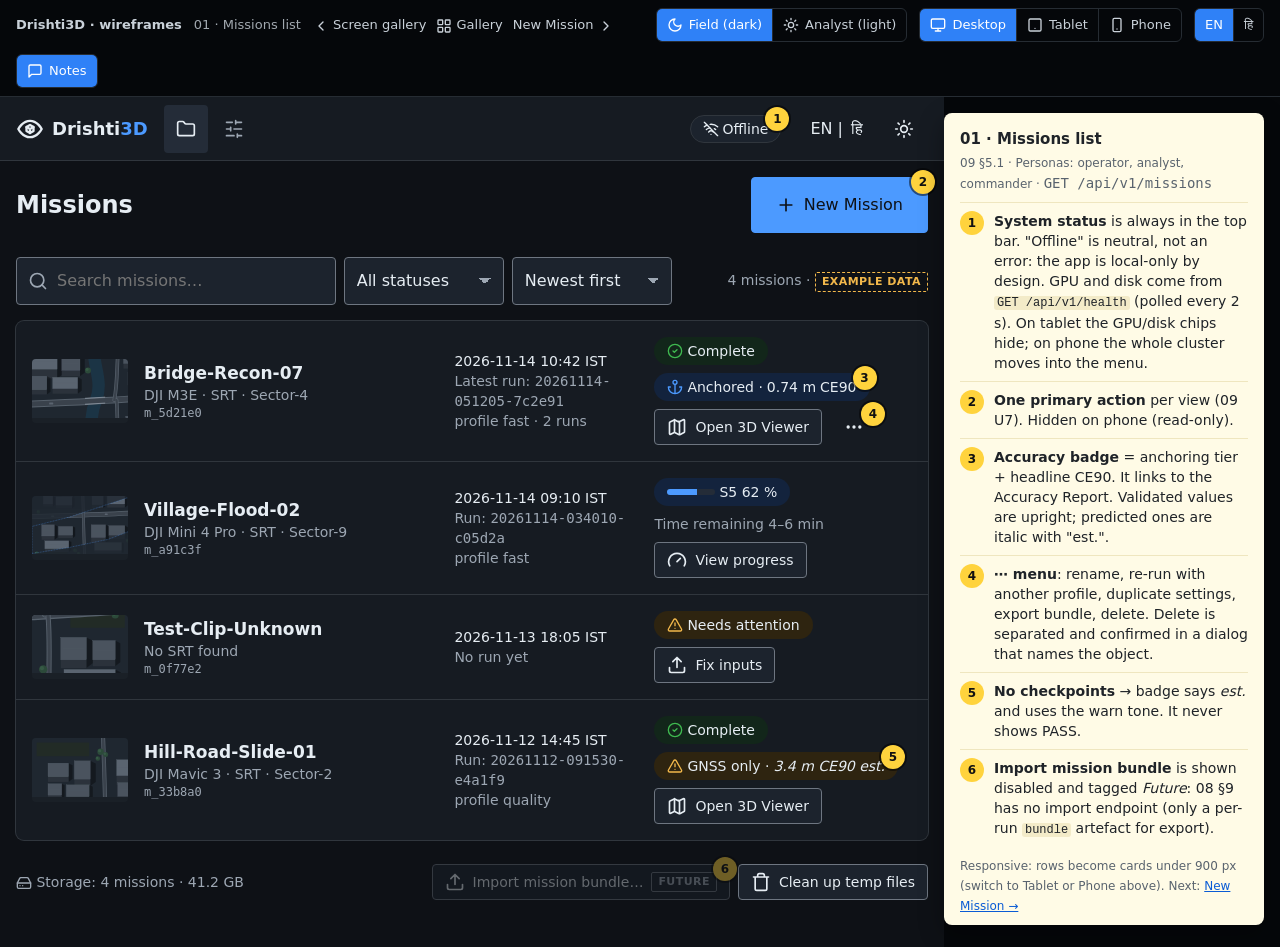
==== docs/wireframes/01-missions.html @ dfd51836 "Refactor code structure for improved readability and maintainability" ====
<!doctype html>
<html lang="en" data-theme="field" data-viewport="desktop">
<head>
<meta charset="utf-8">
<meta name="viewport" content="width=device-width, initial-scale=1">
<title>Missions · Drishti3D wireframe</title>
<link rel="stylesheet" href="assets/wireframe.css">
<script src="assets/wireframe.js"></script>
</head>
<body>
<div class="stage">
<div class="device">
<div class="app">
  <header class="topbar">
    <a class="brand" href="01-missions.html" aria-label="Drishti3D, Missions"><i data-icon="logo"></i><span class="wm">Drishti<b>3D</b></span></a>
    <nav class="gnav" aria-label="Global">
      <a href="01-missions.html" aria-current="page"><i data-icon="folder"></i><span data-i18n="nav.missions">Missions</span></a>
      <a href="09-settings.html"><i data-icon="sliders"></i><span data-i18n="nav.settings">Settings</span></a>
    </nav>
    <span class="spacer"></span>
    <div class="sys" data-anno="1">
      <span class="chip" title="Local-only. No internet is used or needed."><i data-icon="wifioff"></i><span data-i18n="system.offline">Offline</span></span>
      <span class="chip gpu"><i data-icon="cpu"></i>GPU 12 GB</span>
      <span class="chip disk"><i data-icon="disk"></i>Disk 612 GB</span>
    </div>
    <div class="tb-actions">
      <button type="button" class="btn btn-ghost lang-btn" data-action="lang" style="min-width:64px">EN | <span lang="hi">हि</span></button>
      <button type="button" class="btn btn-ghost btn-icon" data-action="theme" aria-label="Toggle theme"><svg class="ic" aria-hidden="true"><use href="#i-sun"/></svg></button>
    </div>
  </header>

  <div class="banner ro-banner" role="note"><i data-icon="eye"></i><span><strong data-i18n="system.readOnly">Read-only on phone</strong> · Browse missions, open the 3D view and reports. Create and process missions on the ground-station laptop or tablet.</span></div>

  <main class="content">
    <div class="content-narrow">
      <div class="page-head">
        <h1 data-i18n="nav.missions">Missions</h1>
        <a class="btn btn-primary lg rw-only" href="02-new-mission.html" data-anno="2"><i data-icon="plus"></i><span data-i18n="mission.new">New Mission</span></a>
      </div>

      <div class="row-wrap" style="margin-bottom:var(--sp-5)">
        <div class="input-wrap" style="flex:1 1 280px;max-width:420px"><i data-icon="search"></i><input class="input" type="search" placeholder="Search missions…" aria-label="Search missions"></div>
        <div class="field" style="flex:0 0 160px"><select class="select" aria-label="Filter by status"><option>All statuses</option><option>Complete</option><option>Processing</option><option>Needs attention</option><option>Failed</option></select></div>
        <div class="field" style="flex:0 0 160px"><select class="select" aria-label="Sort"><option>Newest first</option><option>Oldest first</option><option>Name A–Z</option><option>Best CE90</option></select></div>
        <span class="spacer"></span>
        <span class="muted sm">4 missions · <span class="tag example">example data</span></span>
      </div>

      <div class="mlist" role="list" aria-label="Missions">
        <!-- 1 complete, anchored -->
        <div class="mrow" role="listitem">
          <a class="thumb" href="05-viewer-3d.html" aria-label="Open Bridge-Recon-07 in 3D"><div class="map" data-map="thumb" data-view="380 120 420 260"></div></a>
          <div>
            <div class="m-name">Bridge-Recon-07</div>
            <div class="muted sm">DJI M3E · SRT · Sector-4</div>
            <div class="mono muted xs">m_5d21e0</div>
          </div>
          <div class="sm">
            <div class="num">2026-11-14 10:42 IST</div>
            <div class="muted">Latest run: <span class="mono">20261114-051205-7c2e91</span></div>
            <div class="muted">profile fast · 2 runs</div>
          </div>
          <div class="sm m-src">
            <div>4K · 9 m 48 s</div>
            <div class="muted">ref ortho + DSM</div>
          </div>
          <div class="m-actions">
            <div class="row-wrap">
              <span class="chip ok"><i data-icon="check"></i><span data-i18n="status.complete">Complete</span></span>
              <a class="chip accent acc-badge" href="07-accuracy-report.html" data-anno="3" title="Anchoring tier and headline CE90 · opens Accuracy Report"><i data-icon="anchor"></i>Anchored · <span class="num">0.74 m</span> CE90</a>
            </div>
            <div class="row rel">
              <a class="btn btn-sm" href="05-viewer-3d.html"><i data-icon="map"></i><span data-i18n="viewer.open">Open 3D Viewer</span></a>
              <button type="button" class="btn btn-ghost btn-icon btn-sm" data-menu aria-haspopup="menu" aria-expanded="false" aria-label="More actions for Bridge-Recon-07" data-anno="4"><i data-icon="more"></i></button>
              <div class="menu" role="menu">
                <a role="menuitem" href="02-new-mission.html"><i data-icon="refresh"></i>Re-run with another profile</a>
                <a role="menuitem" href="10-compare.html"><i data-icon="columns"></i>Compare runs</a>
                <a role="menuitem" href="#" data-toast="Settings copied. Paste them into a new mission.|ok"><i data-icon="copy"></i>Duplicate settings</a>
                <a role="menuitem" href="08-export.html"><i data-icon="download"></i>Export bundle…</a>
                <a role="menuitem" href="#" data-toast="Renaming is inline in the product; shown here as a toast.|info"><i data-icon="file"></i>Rename</a>
                <div class="sep"></div>
                <a role="menuitem" class="danger-item" href="#" data-open-dialog="dlg-delete"><i data-icon="trash"></i>Delete mission…</a>
              </div>
            </div>
          </div>
        </div>

        <!-- 2 processing -->
        <div class="mrow" role="listitem">
          <a class="thumb" href="04-processing.html" aria-label="View progress of Village-Flood-02"><div class="map" data-map="mosaic" data-view="0 200 600 360"></div></a>
          <div>
            <div class="m-name">Village-Flood-02</div>
            <div class="muted sm">DJI Mini 4 Pro · SRT · Sector-9</div>
            <div class="mono muted xs">m_a91c3f</div>
          </div>
          <div class="sm">
            <div class="num">2026-11-14 09:10 IST</div>
            <div class="muted">Run: <span class="mono">20261114-034010-c05d2a</span></div>
            <div class="muted">profile fast</div>
          </div>
          <div class="sm m-src">
            <div>1080p · 6 m 02 s</div>
            <div class="muted">GNSS only</div>
          </div>
          <div class="m-actions">
            <div class="row-wrap">
              <span class="chip running accent" title="S5 Dense Reconstruction &amp; Mesh, 62 %"><span class="bar"><i style="width:62%"></i></span><span class="num">S5 62 %</span></span>
              <span class="muted sm"><span data-i18n="run.eta">Time remaining</span> 4–6 min</span>
            </div>
            <a class="btn btn-sm" href="04-processing.html"><i data-icon="gauge"></i>View progress</a>
          </div>
        </div>

        <!-- 3 needs attention -->
        <div class="mrow" role="listitem">
          <a class="thumb" href="02-new-mission.html" aria-label="Fix inputs of Test-Clip-Unknown"><div class="map" data-map="thumb" data-view="700 300 300 180"></div></a>
          <div>
            <div class="m-name">Test-Clip-Unknown</div>
            <div class="muted sm">No SRT found</div>
            <div class="mono muted xs">m_0f77e2</div>
          </div>
          <div class="sm">
            <div class="num">2026-11-13 18:05 IST</div>
            <div class="muted">No run yet</div>
          </div>
          <div class="sm m-src">
            <div>4K · 3 m 12 s</div>
            <div class="muted">—</div>
          </div>
          <div class="m-actions">
            <span class="chip warn"><i data-icon="alert"></i><span data-i18n="status.attention">Needs attention</span></span>
            <a class="btn btn-sm rw-only" href="11-states.html#no-telemetry"><i data-icon="upload"></i>Fix inputs</a>
          </div>
        </div>

        <!-- 4 complete, GNSS only, estimated -->
        <div class="mrow" role="listitem">
          <a class="thumb" href="05-viewer-3d.html" aria-label="Open Hill-Road-Slide-01 in 3D"><div class="map" data-map="thumb" data-view="0 0 420 260"></div></a>
          <div>
            <div class="m-name">Hill-Road-Slide-01</div>
            <div class="muted sm">DJI Mavic 3 · SRT · Sector-2</div>
            <div class="mono muted xs">m_33b8a0</div>
          </div>
          <div class="sm">
            <div class="num">2026-11-12 14:45 IST</div>
            <div class="muted">Run: <span class="mono">20261112-091530-e4a1f9</span></div>
            <div class="muted">profile quality</div>
          </div>
          <div class="sm m-src">
            <div>4K · 7 m 30 s</div>
            <div class="muted">no checkpoints</div>
          </div>
          <div class="m-actions">
            <div class="row-wrap">
              <span class="chip ok"><i data-icon="check"></i>Complete</span>
              <a class="chip warn acc-badge est" href="11-states.html#no-checkpoints" title="Predicted from anchoring residuals; not validated with checkpoints" data-anno="5"><i data-icon="alert"></i>GNSS only · <span class="val num">3.4 m CE90 est.</span></a>
            </div>
            <a class="btn btn-sm" href="05-viewer-3d.html"><i data-icon="map"></i>Open 3D Viewer</a>
          </div>
        </div>
      </div>

      <div class="row-wrap" style="margin-top:var(--sp-7)">
        <span class="muted sm"><i data-icon="disk" class="ic-sm"></i> Storage: 4 missions · 41.2 GB</span>
        <span class="spacer"></span>
        <button type="button" class="btn btn-sm rw-only" aria-disabled="true" title="Future: no import endpoint in the API yet (08 §9)" data-anno="6"><i data-icon="upload"></i>Import mission bundle… <span class="tag future">future</span></button>
        <a class="btn btn-sm rw-only" href="11-states.html#disk-low"><i data-icon="trash"></i>Clean up temp files</a>
      </div>
    </div>
  </main>

  <dialog class="dlg" id="dlg-delete" aria-labelledby="dlg-delete-t">
    <div class="dlg-head"><h2 id="dlg-delete-t">Delete Bridge-Recon-07?</h2><button type="button" class="btn btn-ghost btn-icon" data-close aria-label="Close"><i data-icon="x"></i></button></div>
    <div class="dlg-body stack">
      <p>This permanently removes the mission, its <strong>2 runs</strong> and all their files (38.6 GB) from this machine. Exports already copied elsewhere are not affected.</p>
      <p class="muted sm">API: <span class="mono">DELETE /api/v1/runs/{run_id}?confirm=true</span> for each run. A running job must be cancelled first (409).</p>
    </div>
    <div class="dlg-foot"><button type="button" class="btn btn-danger" data-close data-toast="Bridge-Recon-07 deleted (prototype: nothing was removed).|warn"><i data-icon="trash"></i>Delete mission</button><span class="spacer"></span><button type="button" class="btn" data-close data-i18n="common.cancel">Cancel</button></div>
  </dialog>
</div>
</div>

<aside class="anno-panel" aria-label="Annotations">
  <h2>01 · Missions list</h2>
  <div class="anno-sub">09 §5.1 · Personas: operator, analyst, commander · <span class="mono">GET /api/v1/missions</span></div>
  <ol>
    <li><strong>System status</strong> is always in the top bar. "Offline" is neutral, not an error: the app is local-only by design. GPU and disk come from <code>GET /api/v1/health</code> (polled every 2 s). On tablet the GPU/disk chips hide; on phone the whole cluster moves into the menu.</li>
    <li><strong>One primary action</strong> per view (09 U7). Hidden on phone (read-only).</li>
    <li><strong>Accuracy badge</strong> = anchoring tier + headline CE90. It links to the Accuracy Report. Validated values are upright; predicted ones are italic with "est.".</li>
    <li><strong>⋯ menu</strong>: rename, re-run with another profile, duplicate settings, export bundle, delete. Delete is separated and confirmed in a dialog that names the object.</li>
    <li><strong>No checkpoints</strong> → badge says <em>est.</em> and uses the warn tone. It never shows PASS.</li>
    <li><strong>Import mission bundle</strong> is shown disabled and tagged <em>Future</em>: 08 §9 has no import endpoint (only a per-run <code>bundle</code> artefact for export).</li>
  </ol>
  <p class="anno-sub" style="margin-top:8px">Responsive: rows become cards under 900 px (switch to Tablet or Phone above). Next: <a href="02-new-mission.html">New Mission →</a></p>
</aside>
</div>
</body>
</html>
---- docs/wireframes/assets/wireframe.css ----
/* Drishti3D · clickable wireframe prototype
   Tokens mirror docs/18-design-system.md §5. No external resources. */

/* ---------- tokens ---------- */
:root {
  --font-sans: "Noto Sans", "Inter", system-ui, -apple-system, "Segoe UI", Roboto, Arial, sans-serif;
  --font-deva: "Noto Sans Devanagari", "Nirmala UI", "Mangal", "Kohinoor Devanagari", sans-serif;
  --font-mono: "Noto Sans Mono", ui-monospace, "Cascadia Mono", Consolas, "DejaVu Sans Mono", monospace;
  --fs-display: 2rem; --lh-display: 2.5rem;
  --fs-h1: 1.5rem; --lh-h1: 2rem;
  --fs-h2: 1.25rem; --lh-h2: 1.75rem;
  --fs-h3: 1rem; --lh-h3: 1.5rem;
  --fs-body: 1rem; --lh-body: 1.5rem;
  --fs-sm: .875rem; --lh-sm: 1.25rem;
  --fs-xs: .75rem; --lh-xs: 1rem;
  --fs-num-lg: 1.75rem; --lh-num-lg: 2rem;
  --sp-1: 2px; --sp-2: 4px; --sp-3: 8px; --sp-4: 12px; --sp-5: 16px;
  --sp-6: 20px; --sp-7: 24px; --sp-8: 32px; --sp-9: 40px; --sp-10: 48px; --sp-11: 64px;
  --r-xs: 2px; --r-sm: 4px; --r-md: 8px; --r-lg: 12px; --r-pill: 999px;
  --dur-fast: 100ms; --dur-base: 200ms; --dur-slow: 300ms;
  --ease-standard: cubic-bezier(.2, 0, 0, 1);
  --topbar-h: 56px; --tabs-h: 48px; --statusbar-h: 48px;
  --panel-left-w: 280px; --panel-right-w: 320px;
  --conf-high: #0072B2; --conf-low: #E69F00; --conf-inf: #CC79A7; --conf-nodata: #999999;
  --conf-inf-tint: rgba(204, 121, 167, .30);
  --cls-ground: #A6761D; --cls-building: #D95F02; --cls-road: #666666; --cls-vegetation: #1B9E77;
  --cls-vehicle: #E7298A; --cls-water: #56B4E9; --cls-other: #E6AB02;
  --hatch-inf: repeating-linear-gradient(45deg, var(--conf-inf) 0 3px, var(--conf-inf-tint) 3px 8px);
  --hatch-veh: repeating-linear-gradient(45deg, var(--cls-vehicle) 0 3px, rgba(231, 41, 138, .3) 3px 8px);
}
:root, [data-theme="field"] {
  color-scheme: dark;
  --bg: #0E1116; --surface: #161B22; --surface-2: #1C232D; --surface-3: #242C38;
  --scrim: rgba(1, 4, 9, .72);
  --text: #E6EDF3; --text-muted: #9DA7B3; --text-on-accent: #0E1116;
  --border: #30363D; --border-strong: #6E7681;
  --accent: #4C9AFF; --accent-hover: #6CB0FF; --accent-subtle: #13233D;
  --ok: #3FB950; --ok-subtle: #12261A;
  --warn: #F2B84B; --warn-subtle: #2E2410;
  --danger: #FF6B6B; --danger-subtle: #331818;
  --info: #79C0FF; --info-subtle: #132435;
  --conf-high-ink: #3D9BE0; --conf-low-ink: #E69F00; --conf-inf-ink: #CC79A7;
  --map-bg: #1A2027; --map-line: #56606B;
  --map-field: #1F2730; --map-field-2: #222B26; --map-road: #3A424C; --map-road-edge: #56606B;
  --map-water: #1B3445; --map-roof: #4A535E; --map-roof-2: #5A6470; --map-wall: #2B323B;
  --map-tree: #2C4A3A; --map-tree-2: #365A45; --map-shadow: rgba(0, 0, 0, .35);
  --chart-grid: #30363D; --chart-axis: #6E7681;
  --series-gnss: #9DA7B3; --series-anchored: var(--accent); --series-rtk: #3FB950;
  --elev-1: 0 0 0 1px var(--border);
  --elev-2: 0 0 0 1px var(--border), 0 8px 24px rgba(0, 0, 0, .45);
  --elev-3: 0 0 0 1px var(--border), 0 16px 48px rgba(0, 0, 0, .6);
  --target: 48px; --target-primary: 56px;
  --proto-bg: #05070A; --proto-text: #C9D1D9; --proto-border: #262C33;
  --anno: #FFD33D; --anno-text: #111;
}
[data-theme="analyst"] {
  color-scheme: light;
  --bg: #F7F8FA; --surface: #FFFFFF; --surface-2: #F0F2F5; --surface-3: #E7EBF0;
  --scrim: rgba(31, 35, 40, .45);
  --text: #1F2328; --text-muted: #59636E; --text-on-accent: #FFFFFF;
  --border: #D0D7DE; --border-strong: #818B98;
  --accent: #0B5CD5; --accent-hover: #0A4FB8; --accent-subtle: #E6EFFC;
  --ok: #1A7F37; --ok-subtle: #E6F4EA;
  --warn: #8A5A00; --warn-subtle: #FFF4D6;
  --danger: #CF222E; --danger-subtle: #FDE8E9;
  --info: #0969DA; --info-subtle: #E5F0FC;
  --conf-high-ink: #0072B2; --conf-low-ink: #8F5B00; --conf-inf-ink: #A3457A;
  --map-bg: #E9ECEF; --map-line: #9AA3AD;
  --map-field: #DDE2E6; --map-field-2: #D5DDD3; --map-road: #FFFFFF; --map-road-edge: #AEB6BF;
  --map-water: #C6DCEB; --map-roof: #B7BEC6; --map-roof-2: #C8CED5; --map-wall: #8E969F;
  --map-tree: #A9C3AE; --map-tree-2: #97B79D; --map-shadow: rgba(31, 35, 40, .18);
  --chart-grid: #E1E5EA; --chart-axis: #818B98;
  --series-gnss: #6E7781; --series-anchored: var(--accent); --series-rtk: #1A7F37;
  --elev-1: 0 1px 2px rgba(31, 35, 40, .08), 0 0 0 1px var(--border);
  --elev-2: 0 4px 12px rgba(31, 35, 40, .12), 0 0 0 1px var(--border);
  --elev-3: 0 12px 32px rgba(31, 35, 40, .18), 0 0 0 1px var(--border);
  --target: 44px; --target-primary: 48px;
  --proto-bg: #1F2328; --proto-text: #E6EDF3; --proto-border: #3A4048;
}
@media (prefers-reduced-motion: reduce) {
  :root { --dur-fast: 0ms; --dur-base: 0ms; --dur-slow: 0ms; }
}

/* ---------- base ---------- */
*, *::before, *::after { box-sizing: border-box; }
html, body { margin: 0; }
body {
  font-family: var(--font-sans); font-size: var(--fs-body); line-height: var(--lh-body);
  color: var(--text); background: var(--proto-bg);
  -webkit-font-smoothing: antialiased; min-height: 100vh;
}
[lang="hi"], html[data-lang="hi"] .app { font-family: var(--font-deva), var(--font-sans); }
html[data-lang="hi"] .app { line-height: 1.6; }
h1, h2, h3, h4, p { margin: 0; }
h1 { font-size: var(--fs-h1); line-height: var(--lh-h1); font-weight: 600; }
h2 { font-size: var(--fs-h2); line-height: var(--lh-h2); font-weight: 600; }
h3 { font-size: var(--fs-h3); line-height: var(--lh-h3); font-weight: 600; }
a { color: var(--accent); }
a:hover { color: var(--accent-hover); }
:focus-visible { outline: 3px solid var(--accent); outline-offset: 2px; border-radius: var(--r-sm); }
.mono { font-family: var(--font-mono); font-size: var(--fs-sm); }
.num { font-variant-numeric: tabular-nums; }
.muted { color: var(--text-muted); }
.sm { font-size: var(--fs-sm); line-height: var(--lh-sm); }
.xs { font-size: var(--fs-xs); line-height: var(--lh-xs); }
.overline { font-size: var(--fs-xs); line-height: var(--lh-xs); font-weight: 600; letter-spacing: .06em; text-transform: uppercase; color: var(--text-muted); }
html[data-lang="hi"] .overline { text-transform: none; letter-spacing: 0; font-size: var(--fs-sm); }
.sr-only { position: absolute; width: 1px; height: 1px; overflow: hidden; clip: rect(0 0 0 0); white-space: nowrap; }
.ic { width: 20px; height: 20px; flex: none; fill: none; stroke: currentColor; stroke-width: 2; stroke-linecap: round; stroke-linejoin: round; vertical-align: middle; }
.ic-lg { width: 24px; height: 24px; }
.ic-sm { width: 16px; height: 16px; }
.row { display: flex; align-items: center; gap: var(--sp-3); }
.row-wrap { display: flex; flex-wrap: wrap; align-items: center; gap: var(--sp-3); }
.spacer { flex: 1; }
.stack > * + * { margin-top: var(--sp-4); }
.stack-lg > * + * { margin-top: var(--sp-7); }
hr.div { border: 0; border-top: 1px solid var(--border); margin: var(--sp-5) 0; }

/* ---------- prototype chrome (not part of the product) ---------- */
.protobar {
  position: sticky; top: 0; z-index: 50; display: flex; align-items: center; gap: 12px; flex-wrap: wrap;
  padding: 8px 16px; background: var(--proto-bg); color: var(--proto-text);
  border-bottom: 1px solid var(--proto-border); font-size: 13px; line-height: 18px;
}
.protobar a { color: var(--proto-text); text-decoration: none; }
.protobar a:hover { text-decoration: underline; }
.protobar .pb-title { font-weight: 600; white-space: nowrap; }
.protobar .pb-screen { opacity: .8; }
.protobar .seg { display: inline-flex; border: 1px solid var(--proto-border); border-radius: 6px; overflow: hidden; }
.protobar .seg button {
  font: inherit; color: var(--proto-text); background: transparent; border: 0; padding: 6px 10px; min-height: 32px; cursor: pointer;
  display: inline-flex; align-items: center; gap: 6px;
}
.protobar .seg button + button { border-left: 1px solid var(--proto-border); }
.protobar .seg button[aria-pressed="true"] { background: #2F81F7; color: #fff; }
.protobar .pb-nav { display: inline-flex; gap: 10px; align-items: center; }
.protobar .ic { width: 16px; height: 16px; }

.stage { display: flex; gap: 24px; align-items: flex-start; justify-content: center; padding: 24px; }
html[data-viewport="desktop"] .stage { padding: 0; gap: 0; }
.device {
  container-type: inline-size; container-name: dev;
  background: var(--bg); position: relative; flex: none; overflow: hidden;
}
html[data-viewport="desktop"] .device { width: 100%; flex: 1; min-width: 0; }
html[data-viewport="tablet"] .device { width: 1024px; height: 768px; border-radius: 24px; box-shadow: 0 0 0 12px #2A2F36, 0 0 0 13px #444C56, 0 30px 60px rgba(0,0,0,.5); }
html[data-viewport="phone"] .device { width: 390px; height: 844px; border-radius: 40px; box-shadow: 0 0 0 10px #2A2F36, 0 0 0 11px #444C56, 0 30px 60px rgba(0,0,0,.5); }
html[data-viewport="tablet"] .device .app, html[data-viewport="phone"] .device .app { height: 100%; }
html[data-viewport="desktop"] .app { min-height: calc(100vh - 50px); }

/* annotations */
.anno-panel {
  width: 320px; flex: none; background: #FFFBE6; color: #1F2328; border-radius: 8px; padding: 16px 16px 8px;
  font-size: 14px; line-height: 20px; box-shadow: 0 8px 24px rgba(0,0,0,.35); position: sticky; top: 64px;
  max-height: calc(100vh - 88px); overflow: auto;
}
html[data-viewport="desktop"] .anno-panel { margin: 16px 16px 16px 0; }
.anno-panel h2 { font-size: 15px; line-height: 20px; margin-bottom: 4px; }
.anno-panel .anno-sub { color: #59636E; font-size: 12px; margin-bottom: 8px; }
.anno-panel ol { list-style: none; margin: 0; padding: 0; counter-reset: a; }
.anno-panel li { counter-increment: a; position: relative; padding: 8px 0 8px 34px; border-top: 1px solid #EFE6BF; }
.anno-panel li::before {
  content: counter(a); position: absolute; left: 0; top: 8px; width: 24px; height: 24px; border-radius: 50%;
  background: var(--anno); color: var(--anno-text); font-weight: 700; font-size: 12px; display: grid; place-items: center;
}
.anno-panel li.hl { background: #FFF1A8; }
.anno-panel code { font-size: 12px; background: #F3EBC8; padding: 0 3px; border-radius: 3px; }
.anno-panel a { color: #0B5CD5; }
.anno-pin {
  position: absolute; z-index: 20; width: 24px; height: 24px; border-radius: 50%; background: var(--anno); color: var(--anno-text);
  font: 700 12px/24px var(--font-sans); text-align: center; box-shadow: 0 0 0 2px rgba(0,0,0,.5); cursor: pointer; border: 0; padding: 0;
  top: -8px; right: -8px;
}
[data-anno] { position: relative; }
html[data-anno="off"] .anno-pin, html[data-anno="off"] .anno-panel { display: none; }
@media (max-width: 1100px) { .stage { flex-wrap: wrap; } .anno-panel { width: 100%; position: static; max-height: none; } html[data-viewport="desktop"] .anno-panel { margin: 16px; } }

/* ---------- app shell ---------- */
.app { display: flex; flex-direction: column; background: var(--bg); color: var(--text); overflow: hidden; }
.topbar {
  height: var(--topbar-h); flex: none; display: flex; align-items: center; gap: var(--sp-5);
  padding: 0 var(--sp-5); background: var(--surface); border-bottom: 1px solid var(--border);
}
.brand { display: inline-flex; align-items: center; gap: var(--sp-3); color: var(--text); text-decoration: none; font-weight: 600; font-size: 18px; white-space: nowrap; min-height: var(--target); }
.brand .ic { width: 28px; height: 28px; }
.brand b { color: var(--accent); font-weight: 700; }
.brand:hover { color: var(--text); }
.crumb { display: inline-flex; align-items: center; gap: var(--sp-2); color: var(--text-muted); white-space: nowrap; min-width: 0; }
.crumb a { color: var(--text-muted); text-decoration: none; }
.crumb a:hover { color: var(--text); }
.crumb strong { color: var(--text); font-weight: 600; overflow: hidden; text-overflow: ellipsis; }
.gnav { display: flex; gap: var(--sp-2); }
.gnav a {
  display: inline-flex; align-items: center; gap: var(--sp-3); padding: 0 var(--sp-4); min-height: var(--target);
  color: var(--text-muted); text-decoration: none; border-radius: var(--r-sm); font-weight: 500;
}
.gnav a:hover { color: var(--text); background: var(--surface-2); }
.gnav a[aria-current="page"] { color: var(--text); background: var(--surface-3); }
.sys { display: flex; gap: var(--sp-3); align-items: center; }
.tb-actions { display: flex; gap: var(--sp-2); align-items: center; }

.mtabs {
  height: var(--tabs-h); flex: none; display: flex; align-items: stretch; gap: var(--sp-2); padding: 0 var(--sp-5);
  background: var(--surface); border-bottom: 1px solid var(--border); overflow-x: auto; scrollbar-width: none;
}
.mtabs a, .tabs [role="tab"] {
  display: inline-flex; align-items: center; gap: var(--sp-3); padding: 0 var(--sp-5); min-height: var(--tabs-h);
  color: var(--text-muted); text-decoration: none; border-bottom: 3px solid transparent; white-space: nowrap; font-weight: 500;
}
.mtabs a:hover { color: var(--text); }
.mtabs a[aria-current="page"] { color: var(--text); border-bottom-color: var(--accent); }
.mtabs a[aria-disabled="true"] { opacity: .45; pointer-events: none; }
.mtabs .run-pill { margin-left: auto; align-self: center; }

.content { flex: 1; overflow: auto; padding: var(--sp-7); }
.content-narrow { max-width: 1440px; margin: 0 auto; }
.page-head { display: flex; align-items: center; gap: var(--sp-5); flex-wrap: wrap; margin-bottom: var(--sp-7); }
.page-head h1 { margin-right: auto; }

.banner {
  display: flex; align-items: center; gap: var(--sp-4); padding: var(--sp-4) var(--sp-5); border-left: 4px solid var(--info);
  background: var(--info-subtle); color: var(--text); font-size: var(--fs-sm);
}
.banner .ic { color: var(--info); }
.banner.warn { border-color: var(--warn); background: var(--warn-subtle); } .banner.warn .ic { color: var(--warn); }
.banner.danger { border-color: var(--danger); background: var(--danger-subtle); } .banner.danger .ic { color: var(--danger); }
.banner.ok { border-color: var(--ok); background: var(--ok-subtle); } .banner.ok .ic { color: var(--ok); }
.banner.card { border-radius: var(--r-md); }
.ro-banner { display: none; }

/* ---------- cards / panels ---------- */
.card { background: var(--surface); border-radius: var(--r-md); box-shadow: var(--elev-1); padding: var(--sp-6); min-width: 0; }
.card.tight { padding: var(--sp-5); }
.card-head { display: flex; align-items: center; gap: var(--sp-3); margin-bottom: var(--sp-5); flex-wrap: wrap; }
.card-head h2, .card-head h3 { margin-right: auto; }
.card-head .overline { margin-right: auto; }
.grid { display: grid; gap: var(--sp-7); }
.g-2 { grid-template-columns: repeat(2, minmax(0, 1fr)); }
.g-3 { grid-template-columns: repeat(3, minmax(0, 1fr)); }
.g-4 { grid-template-columns: repeat(4, minmax(0, 1fr)); }
.g-side { grid-template-columns: minmax(0, 5fr) minmax(0, 7fr); }
.g-main-side { grid-template-columns: minmax(0, 7fr) minmax(0, 5fr); }

/* ---------- buttons ---------- */
.btn {
  display: inline-flex; align-items: center; justify-content: center; gap: var(--sp-3);
  min-height: var(--target); min-width: 96px; padding: 0 var(--sp-6); border-radius: var(--r-sm);
  font: 600 var(--fs-body)/1.2 inherit; font-family: inherit; text-decoration: none; cursor: pointer;
  background: var(--surface-2); color: var(--text); border: 1px solid var(--border-strong);
  transition: background var(--dur-fast) var(--ease-standard);
}
.btn:hover { background: var(--surface-3); color: var(--text); }
.btn:active { transform: translateY(1px); }
.btn-primary { background: var(--accent); color: var(--text-on-accent); border-color: var(--accent); }
.btn-primary:hover { background: var(--accent-hover); color: var(--text-on-accent); }
.btn-primary.lg { min-height: var(--target-primary); padding: 0 var(--sp-7); }
.btn-ghost { background: transparent; border-color: transparent; color: var(--text); min-width: 0; padding: 0 var(--sp-4); }
.btn-ghost:hover { background: var(--surface-2); }
.btn-link { background: none; border: 0; color: var(--accent); min-width: 0; padding: 0 var(--sp-2); text-decoration: underline; }
.btn-link:hover { background: none; color: var(--accent-hover); }
.btn-danger { background: var(--danger); color: var(--text-on-accent); border-color: var(--danger); }
.btn-danger:hover { background: var(--danger); filter: brightness(1.08); color: var(--text-on-accent); }
.btn-danger-ghost { background: transparent; border-color: transparent; color: var(--danger); min-width: 0; }
.btn-icon { min-width: var(--target); width: var(--target); padding: 0; }
.btn-sm { min-height: 36px; min-width: 0; padding: 0 var(--sp-4); font-size: var(--fs-sm); }
.btn[aria-disabled="true"], .btn:disabled { opacity: .4; cursor: not-allowed; pointer-events: none; }
.btn-group { display: inline-flex; }
.btn-group .btn { border-radius: 0; min-width: 0; }
.btn-group .btn:first-child { border-radius: var(--r-sm) 0 0 var(--r-sm); }
.btn-group .btn:last-child { border-radius: 0 var(--r-sm) var(--r-sm) 0; }
.btn-group .btn + .btn { margin-left: -1px; }
.btn-group .btn[aria-pressed="true"] { background: var(--accent-subtle); border-color: var(--accent); color: var(--text); z-index: 1; }
.kbd { font: 600 11px/1 var(--font-mono); padding: 3px 5px; border: 1px solid var(--border-strong); border-radius: 4px; color: var(--text-muted); }

/* ---------- chips / badges ---------- */
.chip {
  display: inline-flex; align-items: center; gap: var(--sp-2); padding: 2px var(--sp-4); min-height: 28px; border-radius: var(--r-pill);
  font-size: var(--fs-sm); line-height: var(--lh-sm); font-weight: 500; background: var(--surface-2); color: var(--text);
  border: 1px solid var(--border); white-space: nowrap;
}
.chip .ic { width: 16px; height: 16px; }
.chip .dot { width: 8px; height: 8px; border-radius: 50%; background: var(--text-muted); }
.chip.ok { background: var(--ok-subtle); border-color: transparent; } .chip.ok .ic, .chip.ok .dot { color: var(--ok); background-color: transparent; } .chip.ok .dot { background: var(--ok); }
.chip.warn { background: var(--warn-subtle); border-color: transparent; } .chip.warn .ic { color: var(--warn); } .chip.warn .dot { background: var(--warn); }
.chip.danger { background: var(--danger-subtle); border-color: transparent; } .chip.danger .ic { color: var(--danger); } .chip.danger .dot { background: var(--danger); }
.chip.info { background: var(--info-subtle); border-color: transparent; } .chip.info .ic { color: var(--info); }
.chip.accent { background: var(--accent-subtle); border-color: transparent; } .chip.accent .ic { color: var(--accent); }
.chip.running .bar { width: 48px; height: 6px; border-radius: 3px; background: var(--surface-3); overflow: hidden; }
.chip.running .bar i { display: block; height: 100%; background: var(--accent); }
.acc-badge { text-decoration: none; }
.acc-badge.est .val { font-style: italic; }
.tag {
  display: inline-flex; align-items: center; gap: 4px; padding: 0 6px; border-radius: var(--r-xs); font-size: 11px; line-height: 18px;
  font-weight: 700; letter-spacing: .04em; text-transform: uppercase; border: 1px dashed var(--border-strong); color: var(--text-muted); white-space: nowrap;
}
.tag.example { border-color: var(--warn); color: var(--warn); }
.tag.future { border-style: solid; }
.tag.inferred { border: 0; color: #fff; background: var(--hatch-inf); text-shadow: 0 0 2px #000; }
.tag.viewonly { border-style: solid; }

/* ---------- forms ---------- */
.field { display: flex; flex-direction: column; gap: var(--sp-2); min-width: 0; }
.field > label, .label { font-size: var(--fs-sm); font-weight: 600; color: var(--text); }
.input, .select {
  min-height: var(--target); padding: 0 var(--sp-4); border-radius: var(--r-sm); border: 1px solid var(--border-strong);
  background: var(--surface-2); color: var(--text); font: inherit; width: 100%;
}
.select { appearance: none; padding-right: 36px; background-image: linear-gradient(45deg, transparent 50%, var(--text-muted) 50%), linear-gradient(135deg, var(--text-muted) 50%, transparent 50%); background-position: calc(100% - 18px) 50%, calc(100% - 12px) 50%; background-size: 6px 6px; background-repeat: no-repeat; }
.input-wrap { position: relative; display: flex; align-items: center; }
.input-wrap .ic { position: absolute; left: 12px; color: var(--text-muted); }
.input-wrap .input { padding-left: 40px; }
.help { font-size: var(--fs-sm); color: var(--text-muted); }
.opt { display: flex; align-items: flex-start; gap: var(--sp-4); min-height: var(--target); padding: var(--sp-3) 0; cursor: pointer; }
.opt input { width: 22px; height: 22px; margin: 1px 0 0; accent-color: var(--accent); flex: none; }
.opt .opt-body { display: flex; flex-direction: column; }
.opt .opt-body small { color: var(--text-muted); font-size: var(--fs-sm); }
.profile-opt { border: 1px solid var(--border); border-radius: var(--r-md); padding: var(--sp-4) var(--sp-5); }
.profile-opt:has(input:checked) { border-color: var(--accent); background: var(--accent-subtle); }
.range { width: 100%; accent-color: var(--accent); min-height: 32px; }
.toggle { appearance: none; width: 44px; height: 26px; border-radius: 13px; background: var(--surface-3); border: 1px solid var(--border-strong); position: relative; cursor: pointer; flex: none; }
.toggle::after { content: ""; position: absolute; top: 3px; left: 3px; width: 18px; height: 18px; border-radius: 50%; background: var(--text-muted); transition: left var(--dur-fast); }
.toggle:checked { background: var(--accent); border-color: var(--accent); }
.toggle:checked::after { left: 21px; background: var(--text-on-accent); }

/* dropzone */
.dropzone {
  border: 2px dashed var(--border-strong); border-radius: var(--r-md); padding: var(--sp-6); display: flex; flex-direction: column; gap: var(--sp-3);
  background: var(--surface); min-height: 180px;
}
.dropzone .dz-call { display: flex; align-items: center; gap: var(--sp-4); }
.dropzone .dz-call .ic { width: 32px; height: 32px; color: var(--accent); }
.dropzone.drag { border-color: var(--accent); background: var(--accent-subtle); }
.file-row { display: grid; grid-template-columns: auto 1fr auto; gap: var(--sp-2) var(--sp-4); align-items: center; padding: var(--sp-4); border-radius: var(--r-sm); background: var(--surface-2); }
.file-row .ic.ok { color: var(--ok); } .file-row .ic.warn { color: var(--warn); } .file-row .ic.danger { color: var(--danger); }
.file-row .fr-meta { grid-column: 2 / 4; }

/* progress */
.progress { height: 8px; border-radius: 4px; background: var(--surface-3); overflow: hidden; }
.progress > i { display: block; height: 100%; background: var(--accent); border-radius: 4px; }
.progress.ok > i { background: var(--ok); } .progress.warn > i { background: var(--warn); } .progress.danger > i { background: var(--danger); }
.progress.thin { height: 4px; }

/* stepper */
.stepper { display: flex; align-items: center; gap: var(--sp-3); list-style: none; padding: 0; margin: 0 0 var(--sp-7); flex-wrap: wrap; }
.stepper li { display: flex; align-items: center; gap: var(--sp-3); color: var(--text-muted); font-size: var(--fs-sm); font-weight: 500; }
.stepper li .n { width: 28px; height: 28px; border-radius: 50%; display: grid; place-items: center; border: 2px solid var(--border-strong); font-weight: 700; font-size: 13px; }
.stepper li.done { color: var(--text); } .stepper li.done .n { border-color: var(--ok); color: var(--ok); }
.stepper li[aria-current="step"] { color: var(--text); font-weight: 700; } .stepper li[aria-current="step"] .n { border-color: var(--accent); background: var(--accent); color: var(--text-on-accent); }
.stepper li + li::before { content: ""; width: 32px; height: 2px; background: var(--border-strong); margin-right: var(--sp-2); }
.stepper a { color: inherit; text-decoration: none; }

/* stage list */
.stages { list-style: none; margin: 0; padding: 0; }
.stages li { display: grid; grid-template-columns: 36px 1fr auto; gap: var(--sp-3); align-items: center; min-height: 44px; padding: var(--sp-2) var(--sp-4); border-radius: var(--r-sm); }
.stages li + li { margin-top: 2px; }
.stages .sid { font: 600 var(--fs-sm)/1 var(--font-mono); color: var(--text-muted); }
.stages .sname { min-width: 0; }
.stages .sstate { display: inline-flex; align-items: center; gap: var(--sp-2); font-size: var(--fs-sm); font-variant-numeric: tabular-nums; white-space: nowrap; }
.stages li.done .sstate .ic { color: var(--ok); }
.stages li.queued { color: var(--text-muted); }
.stages li.running { background: var(--accent-subtle); box-shadow: inset 3px 0 0 var(--accent); }
.stages li.running .sid { color: var(--accent); }
.stages li.warn .sstate .ic { color: var(--warn); }
.stages li.failed { background: var(--danger-subtle); box-shadow: inset 3px 0 0 var(--danger); }
.stages li.failed .sstate .ic { color: var(--danger); }
.stages li.skipped { color: var(--text-muted); }
.stages li.sub { padding-left: 52px; min-height: 32px; font-size: var(--fs-sm); color: var(--text-muted); }
.stages li.parallel { border-top: 1px dashed var(--border-strong); margin-top: var(--sp-3); padding-top: var(--sp-3); border-radius: 0; }
.stages .sbar { grid-column: 2 / 4; }

/* tables */
.table-wrap { overflow: auto; border-radius: var(--r-md); box-shadow: var(--elev-1); background: var(--surface); }
table.t { width: 100%; border-collapse: collapse; font-variant-numeric: tabular-nums; }
table.t caption { text-align: left; padding: var(--sp-4) var(--sp-5); color: var(--text-muted); font-size: var(--fs-sm); caption-side: bottom; }
table.t th { position: sticky; top: 0; background: var(--surface-2); font-size: var(--fs-sm); font-weight: 600; text-align: left; padding: var(--sp-4) var(--sp-5); white-space: nowrap; color: var(--text); }
table.t td { padding: var(--sp-4) var(--sp-5); border-top: 1px solid var(--border); vertical-align: middle; }
table.t tr:hover td { background: color-mix(in srgb, var(--surface-2) 60%, transparent); }
table.t .r { text-align: right; }
table.t .c { text-align: center; }
table.t tr.hl td { background: var(--accent-subtle); }
.pass { color: var(--ok); font-weight: 700; white-space: nowrap; }
.fail { color: var(--danger); font-weight: 700; white-space: nowrap; }
.indic { color: var(--warn); font-weight: 700; white-space: nowrap; }
.pass .ic, .fail .ic, .indic .ic { width: 16px; height: 16px; }

/* KPI / stat tile */
.stat { background: var(--surface); border-radius: var(--r-md); box-shadow: var(--elev-1); padding: var(--sp-5); display: flex; flex-direction: column; gap: var(--sp-2); min-width: 0; }
.stat .s-label { font-size: var(--fs-sm); color: var(--text-muted); display: flex; align-items: center; gap: var(--sp-3); }
.stat .s-val { font-size: var(--fs-num-lg); line-height: var(--lh-num-lg); font-weight: 600; font-variant-numeric: tabular-nums; }
.stat .s-val small { font-size: var(--fs-body); color: var(--text-muted); font-weight: 400; margin-left: 2px; }
.stat .s-ctx { font-size: var(--fs-sm); color: var(--text-muted); }
.stat.est .s-val { font-style: italic; }

/* key-value lists */
.kv { display: grid; grid-template-columns: auto 1fr; gap: var(--sp-2) var(--sp-5); font-size: var(--fs-sm); }
.kv dt { color: var(--text-muted); } .kv dd { margin: 0; text-align: right; font-variant-numeric: tabular-nums; }

/* check list */
.checks { list-style: none; margin: 0; padding: 0; }
.checks li { display: grid; grid-template-columns: 24px 1fr; gap: var(--sp-3); padding: var(--sp-3) 0; border-top: 1px solid var(--border); font-size: var(--fs-sm); }
.checks li:first-child { border-top: 0; }
.checks .ic { width: 18px; height: 18px; margin-top: 1px; }
.checks .ok { color: var(--ok); } .checks .warn { color: var(--warn); } .checks .danger { color: var(--danger); } .checks .info { color: var(--info); }

/* logs */
.logs { font-family: var(--font-mono); font-size: 13px; line-height: 20px; background: var(--surface-2); border-radius: var(--r-sm); padding: var(--sp-4); max-height: 180px; overflow: auto; }
.logs div { white-space: pre-wrap; }
.logs .lv-warn { color: var(--warn); } .logs .lv-err { color: var(--danger); }
.tabs { display: flex; gap: var(--sp-2); border-bottom: 1px solid var(--border); margin-bottom: var(--sp-4); }
.tabs [role="tab"] { background: none; border-top: 0; border-left: 0; border-right: 0; font: inherit; font-weight: 500; cursor: pointer; min-height: var(--target); padding: 0 var(--sp-4); }
.tabs [role="tab"][aria-selected="true"] { color: var(--text); border-bottom-color: var(--accent); }

/* mission list */
.mlist { display: flex; flex-direction: column; gap: 0; background: var(--surface); border-radius: var(--r-md); box-shadow: var(--elev-1); }
.mrow { display: grid; grid-template-columns: 112px minmax(180px, 2fr) minmax(140px, 1.3fr) minmax(120px, 1fr) minmax(220px, 1.6fr); gap: var(--sp-5); align-items: center; padding: var(--sp-5); }
.mrow + .mrow { border-top: 1px solid var(--border); }
.mrow:hover { background: color-mix(in srgb, var(--surface-2) 50%, transparent); }
.thumb { width: 112px; height: 72px; border-radius: var(--r-sm); background: var(--map-bg); overflow: hidden; position: relative; }
.thumb svg { width: 100%; height: 100%; display: block; }
.mrow .m-name { font-weight: 600; font-size: 17px; }
.mrow .m-actions { display: flex; flex-direction: column; align-items: flex-start; gap: var(--sp-3); }
.menu { position: absolute; right: 0; top: calc(100% + 4px); z-index: 30; background: var(--surface); border-radius: var(--r-md); box-shadow: var(--elev-2); padding: var(--sp-2); min-width: 240px; display: none; }
.menu.open { display: block; }
.menu a, .menu button { display: flex; align-items: center; gap: var(--sp-3); width: 100%; min-height: var(--target); padding: 0 var(--sp-4); color: var(--text); text-decoration: none; background: none; border: 0; font: inherit; border-radius: var(--r-sm); cursor: pointer; text-align: left; }
.menu a:hover, .menu button:hover { background: var(--surface-2); }
.menu .sep { height: 1px; background: var(--border); margin: var(--sp-2) 0; }
.menu .danger-item { color: var(--danger); }
.rel { position: relative; }

/* toast */
.toasts { position: absolute; right: var(--sp-5); bottom: var(--sp-5); z-index: 40; display: flex; flex-direction: column; gap: var(--sp-3); width: min(400px, calc(100% - 32px)); }
.toast { display: grid; grid-template-columns: auto 1fr auto; gap: var(--sp-4); align-items: start; background: var(--surface); border-radius: var(--r-md); box-shadow: var(--elev-2); padding: var(--sp-4) var(--sp-5); border-left: 4px solid var(--info); animation: tin var(--dur-base) var(--ease-standard); }
.toast.ok { border-color: var(--ok); } .toast.ok > .ic { color: var(--ok); }
.toast.warn { border-color: var(--warn); } .toast.warn > .ic { color: var(--warn); }
.toast.danger { border-color: var(--danger); } .toast.danger > .ic { color: var(--danger); }
.toast.info > .ic { color: var(--info); }
@keyframes tin { from { opacity: 0; transform: translateY(8px); } to { opacity: 1; transform: none; } }

/* dialog */
dialog.dlg { border: 0; padding: 0; border-radius: var(--r-lg); background: var(--surface); color: var(--text); box-shadow: var(--elev-3); width: min(720px, calc(100% - 32px)); max-height: calc(100% - 48px); }
dialog.dlg::backdrop { background: var(--scrim); }
.dlg-head { display: flex; align-items: center; gap: var(--sp-4); padding: var(--sp-5) var(--sp-6); border-bottom: 1px solid var(--border); }
.dlg-head h2 { margin-right: auto; }
.dlg-body { padding: var(--sp-6); overflow: auto; }
.dlg-foot { display: flex; align-items: center; gap: var(--sp-4); padding: var(--sp-5) var(--sp-6); border-top: 1px solid var(--border); flex-wrap: wrap; }
.dlg-foot .spacer { flex: 1; }
.dlg-static { position: relative; margin: var(--sp-8) auto; background: var(--surface); border-radius: var(--r-lg); box-shadow: var(--elev-3); width: min(880px, calc(100% - 32px)); z-index: 2; }
.scrim-wrap { position: relative; flex: 1; overflow: auto; }
.scrim-wrap .behind { position: absolute; inset: 0; opacity: 1; pointer-events: none; }
.scrim-wrap .behind::after { content: ""; position: absolute; inset: 0; background: var(--scrim); }

/* ---------- viewer ---------- */
.viewer { flex: 1; display: grid; grid-template-columns: var(--panel-left-w) minmax(0, 1fr) var(--panel-right-w); grid-template-rows: minmax(0, 1fr) auto; min-height: 0; }
.vpanel { background: var(--surface); overflow: auto; padding: var(--sp-5); min-height: 0; }
.vpanel.left { border-right: 1px solid var(--border); }
.vpanel.right { border-left: 1px solid var(--border); }
.vpanel h2.overline { margin-bottom: var(--sp-3); }
.canvas { position: relative; overflow: hidden; background: var(--map-bg); min-height: 420px; }
.canvas > .map, .canvas > svg.overlay { position: absolute; inset: 0; width: 100%; height: 100%; }
.map svg { width: 100%; height: 100%; display: block; }
.toolbar {
  position: absolute; top: var(--sp-4); left: var(--sp-4); z-index: 5; display: flex; gap: 2px; padding: var(--sp-2);
  background: var(--surface); border-radius: var(--r-md); box-shadow: var(--elev-2); flex-wrap: wrap; max-width: calc(100% - 32px);
}
.tool {
  display: inline-flex; flex-direction: column; align-items: center; justify-content: center; gap: 2px; min-width: var(--target); min-height: var(--target);
  padding: 4px 6px; border-radius: var(--r-sm); color: var(--text); text-decoration: none; background: none; border: 0; font: inherit; cursor: pointer;
}
.tool span { font-size: 11px; line-height: 12px; color: var(--text-muted); }
.tool:hover { background: var(--surface-2); color: var(--text); }
.tool[aria-pressed="true"] { background: var(--accent); color: var(--text-on-accent); }
.tool[aria-pressed="true"] span { color: var(--text-on-accent); }
.tool[aria-disabled="true"] { opacity: .35; cursor: not-allowed; }
.tool-sep { width: 1px; background: var(--border); margin: 6px 2px; }
[data-theme="analyst"] .tool span { display: none; }
.hint { position: absolute; left: 50%; bottom: var(--sp-5); transform: translateX(-50%); z-index: 5; background: var(--surface); box-shadow: var(--elev-2); border-radius: var(--r-pill); padding: var(--sp-3) var(--sp-5); font-size: var(--fs-sm); white-space: nowrap; }
.navctl { position: absolute; right: var(--sp-4); bottom: var(--sp-4); z-index: 5; display: flex; flex-direction: column; gap: var(--sp-2); }
.navctl .btn { background: var(--surface); box-shadow: var(--elev-2); }
.compass { width: 56px; height: 56px; border-radius: 50%; background: var(--surface); box-shadow: var(--elev-2); display: grid; place-items: center; font-weight: 700; font-size: 12px; }
.scalebar { position: absolute; left: var(--sp-4); bottom: var(--sp-4); z-index: 5; background: var(--surface); padding: 4px 8px; border-radius: var(--r-sm); font-size: 12px; box-shadow: var(--elev-2); }
.scalebar i { display: block; width: 100px; height: 6px; border: 2px solid var(--text); border-top: 0; margin-top: 2px; }
.statusbar { grid-column: 1 / -1; background: var(--surface); border-top: 1px solid var(--border); padding: var(--sp-3) var(--sp-5); display: flex; flex-wrap: wrap; gap: var(--sp-2) var(--sp-5); align-items: center; font-size: var(--fs-sm); font-variant-numeric: tabular-nums; }
.statusbar .mono { font-size: 13px; }
.layer { display: grid; grid-template-columns: 24px 1fr auto; gap: var(--sp-3); align-items: center; min-height: var(--target); }
.layer input[type="checkbox"] { width: 20px; height: 20px; accent-color: var(--accent); margin: 0; }
.layer label { cursor: pointer; }
.layer .lk { font: 600 11px/1 var(--font-mono); color: var(--text-muted); border: 1px solid var(--border); border-radius: 3px; padding: 2px 4px; }
.layer-sub { padding: 0 0 var(--sp-3) 36px; display: flex; flex-direction: column; gap: var(--sp-2); }
.legend { list-style: none; margin: 0; padding: 0; display: flex; flex-direction: column; gap: var(--sp-2); font-size: var(--fs-sm); }
.legend li { display: grid; grid-template-columns: 18px 1fr auto; gap: var(--sp-3); align-items: center; min-height: 28px; }
.sw { width: 16px; height: 16px; border-radius: var(--r-xs); outline: 1px solid var(--text); outline-offset: -1px; display: inline-block; }
.sw.c-high { background: var(--conf-high); }
.sw.c-low { background: color-mix(in srgb, var(--conf-low) 55%, transparent); outline: 2px dotted var(--text); outline-offset: -2px; }
.sw.c-inf { background: var(--hatch-inf); }
.sw.c-nodata { background: transparent; outline-color: var(--conf-nodata); }
.sw.k-ground { background: var(--cls-ground); } .sw.k-building { background: var(--cls-building); } .sw.k-road { background: var(--cls-road); }
.sw.k-vegetation { background: var(--cls-vegetation); } .sw.k-vehicle { background: var(--hatch-veh); } .sw.k-water { background: var(--cls-water); } .sw.k-other { background: var(--cls-other); }
.ink-high { color: var(--conf-high-ink); } .ink-low { color: var(--conf-low-ink); } .ink-inf { color: var(--conf-inf-ink); }

/* measurement result card */
.mcard { border-radius: var(--r-md); background: var(--surface-2); padding: var(--sp-5); }
.mcard .m-title { display: flex; align-items: center; gap: var(--sp-3); font-weight: 600; }
.mcard .m-val { font-size: 32px; line-height: 40px; font-weight: 600; font-variant-numeric: tabular-nums; margin-top: var(--sp-3); }
.mcard .m-pm { font-size: 18px; font-variant-numeric: tabular-nums; }
.mcard .m-level { font-size: var(--fs-sm); color: var(--text-muted); }
.mcard .kv { margin-top: var(--sp-4); }
.mcard details { margin-top: var(--sp-4); font-size: var(--fs-sm); }
.mcard details summary { cursor: pointer; color: var(--accent); min-height: 32px; display: flex; align-items: center; }
.mcard .formula { font-family: var(--font-mono); font-size: 12px; background: var(--surface); padding: var(--sp-3); border-radius: var(--r-sm); margin-top: var(--sp-2); overflow-x: auto; }
.guard { display: flex; gap: var(--sp-3); align-items: flex-start; font-size: var(--fs-sm); margin-top: var(--sp-3); }
.guard .ic { width: 18px; height: 18px; color: var(--warn); margin-top: 1px; }
.guard.danger .ic { color: var(--danger); }
.mlist-small { list-style: none; padding: 0; margin: 0; font-size: var(--fs-sm); }
.mlist-small li { display: flex; align-items: center; gap: var(--sp-3); min-height: 40px; border-top: 1px solid var(--border); }
.mlist-small li.sel { color: var(--accent); font-weight: 600; }
[data-tool-panel] { display: none; }
[data-tool-panel].on { display: block; }
.overlay [data-tool] { display: none; }
.overlay [data-tool].on { display: inline; }
.sheet { display: none; }

/* map svg classes */
.m-ground { fill: var(--map-field); }
.m-field2 { fill: var(--map-field-2); }
.m-water { fill: var(--map-water); }
.m-road { fill: none; stroke: var(--map-road); stroke-linecap: round; }
.m-road-edge { fill: none; stroke: var(--map-road-edge); stroke-linecap: round; }
.m-roof { fill: var(--map-roof); stroke: var(--map-road-edge); stroke-width: 1; }
.m-roof-2 { fill: var(--map-roof-2); stroke: var(--map-road-edge); stroke-width: 1; }
.m-wall { fill: var(--map-wall); }
.m-shadow { fill: var(--map-shadow); }
.m-tree { fill: var(--map-tree); } .m-tree-2 { fill: var(--map-tree-2); }
.m-track { fill: none; stroke: var(--accent); stroke-width: 3; stroke-dasharray: 10 6; stroke-linecap: round; }
.m-track-raw { fill: none; stroke: var(--warn); stroke-width: 2; stroke-dasharray: 4 6; }
.m-kf { fill: var(--surface); stroke: var(--accent); stroke-width: 2; }
.m-label { font: 600 13px var(--font-sans); fill: var(--text); paint-order: stroke; stroke: var(--surface); stroke-width: 4px; stroke-linejoin: round; }
.m-label-sm { font: 500 11px var(--font-sans); fill: var(--text-muted); paint-order: stroke; stroke: var(--surface); stroke-width: 3px; }
.m-measure { fill: none; stroke: var(--accent); stroke-width: 3; }
.m-measure-fill { fill: color-mix(in srgb, var(--accent) 22%, transparent); stroke: var(--accent); stroke-width: 3; }
.m-vertex { fill: var(--surface); stroke: var(--accent); stroke-width: 3; }
.m-dim { fill: none; stroke: var(--text); stroke-width: 1.5; stroke-dasharray: 3 3; }
.m-pill { fill: var(--surface); stroke: var(--accent); stroke-width: 1.5; }
.lyr-conf, .lyr-sem, .lyr-track, .lyr-cp, .lyr-ortho-off, .lyr-splat { display: none; }
.map.show-conf .lyr-conf, .map.show-sem .lyr-sem, .map.show-track .lyr-track, .map.show-cp .lyr-cp { display: inline; }
.map.hide-mesh .lyr-mesh { opacity: .25; }
.map.hide-ortho .lyr-base { opacity: .35; }
.c-high-f { fill: var(--conf-high); fill-opacity: .55; }
.c-low-f { fill: var(--conf-low); fill-opacity: .55; }
.c-cp { fill: var(--surface); stroke: var(--text); stroke-width: 2; }
.c-res { stroke: var(--danger); stroke-width: 2; fill: none; }

/* charts */
.chart { width: 100%; height: auto; display: block; overflow: visible; }
.chart .grid line { stroke: var(--chart-grid); stroke-width: 1; }
.chart .axis line, .chart .axis path { stroke: var(--chart-axis); stroke-width: 1; }
.chart text { font: 12px var(--font-sans); fill: var(--text-muted); font-variant-numeric: tabular-nums; }
.chart text.t-strong { fill: var(--text); font-weight: 600; }
.chart .s-gnss { fill: var(--series-gnss); } .chart .s-anch { fill: var(--series-anchored); }
.chart .s-line { fill: none; stroke: var(--accent); stroke-width: 2; }
.chart .s-line-2 { fill: none; stroke: var(--series-gnss); stroke-width: 2; }
.chart .s-band { fill: var(--accent); fill-opacity: .15; }
.chart .target { stroke: var(--text); stroke-width: 1.5; stroke-dasharray: 4 4; fill: none; }
.chart .thresh { stroke: var(--warn); stroke-width: 2; stroke-dasharray: 5 3; }
.chart .bar { fill: var(--series-gnss); }
.chart .bar.rej { fill: var(--warn); fill-opacity: .6; }
.chart .peak { fill: var(--accent); stroke: var(--surface); stroke-width: 2; }
.chart rect:hover, .chart circle:hover { filter: brightness(1.25); }
.chart-legend { display: flex; flex-wrap: wrap; gap: var(--sp-5); font-size: var(--fs-sm); color: var(--text-muted); margin-top: var(--sp-3); }
.chart-legend span { display: inline-flex; align-items: center; gap: var(--sp-2); }
.chart-legend i { width: 14px; height: 10px; border-radius: 2px; display: inline-block; }
.timeline { display: flex; height: 20px; border-radius: 4px; overflow: hidden; }
.timeline i { display: block; height: 100%; }
.timeline .u { background: var(--ok); opacity: .75; } .timeline .b { background: var(--warn); } .timeline .g { background: repeating-linear-gradient(45deg, var(--danger) 0 3px, transparent 3px 7px); border: 1px solid var(--danger); }

/* skeleton */
.skel { background: linear-gradient(90deg, var(--surface-2), var(--surface-3), var(--surface-2)); background-size: 200% 100%; border-radius: var(--r-sm); animation: sk 1.4s linear infinite; }
@keyframes sk { from { background-position: 200% 0; } to { background-position: -200% 0; } }
@media (prefers-reduced-motion: reduce) { .skel { animation: none; } }

/* empty state */
.empty { text-align: center; padding: var(--sp-10) var(--sp-7); display: flex; flex-direction: column; align-items: center; gap: var(--sp-4); }
.empty .ic { width: 48px; height: 48px; color: var(--text-muted); stroke-width: 1.5; }

/* settings */
.settings { flex: 1; display: grid; grid-template-columns: 240px minmax(0, 1fr); min-height: 0; }
.snav { background: var(--surface); border-right: 1px solid var(--border); padding: var(--sp-4); overflow: auto; }
.snav a { display: flex; align-items: center; gap: var(--sp-3); min-height: var(--target); padding: 0 var(--sp-4); border-radius: var(--r-sm); color: var(--text-muted); text-decoration: none; }
.snav a:hover { background: var(--surface-2); color: var(--text); }
.snav a[aria-current="true"] { background: var(--surface-3); color: var(--text); box-shadow: inset 3px 0 0 var(--accent); }
.sform { display: grid; grid-template-columns: 220px minmax(0, 1fr); gap: var(--sp-4) var(--sp-7); align-items: center; }
.sform > .label { align-self: center; }

/* compare */
.compare { position: relative; flex: 1; min-height: 420px; overflow: hidden; background: var(--map-bg); }
.compare .half { position: absolute; inset: 0; }
.compare .half .map { position: absolute; inset: 0; }
.compare .half.right { clip-path: inset(0 0 0 var(--split, 50%)); }
.compare .handle { position: absolute; top: 0; bottom: 0; left: var(--split, 50%); width: 48px; margin-left: -24px; z-index: 6; display: grid; place-items: center; cursor: ew-resize; }
.compare .handle::before { content: ""; position: absolute; top: 0; bottom: 0; left: 23px; width: 3px; background: var(--text); box-shadow: 0 0 0 1px var(--surface); }
.compare .handle span { position: relative; width: 44px; height: 44px; border-radius: 50%; background: var(--surface); box-shadow: var(--elev-2); display: grid; place-items: center; color: var(--text); }
.compare .clabel { position: absolute; top: var(--sp-4); z-index: 5; background: var(--surface); box-shadow: var(--elev-2); border-radius: var(--r-md); padding: var(--sp-3) var(--sp-4); font-size: var(--fs-sm); }
.compare .clabel.l { left: var(--sp-4); } .compare .clabel.r { right: var(--sp-4); }
.compare[data-mode="side"] .half.left { right: 50%; } .compare[data-mode="side"] .half.right { left: 50%; clip-path: none; border-left: 3px solid var(--text); }
.compare[data-mode="side"] .handle { display: none; }
.compare[data-mode="diff"] .half.left, .compare[data-mode="diff"] .handle { display: none; }
.compare[data-mode="diff"] .half.right { clip-path: none; }
.compare .diff-layer { display: none; }
.compare[data-mode="diff"] .diff-layer { display: block; position: absolute; inset: 0; z-index: 3; mix-blend-mode: normal; }
.ramp { height: 12px; border-radius: 3px; background: linear-gradient(90deg, #2166AC, #92C5DE, #F7F7F7, #F4A582, #B2182B); border: 1px solid var(--border-strong); }

/* gallery (index) */
.gallery { display: grid; grid-template-columns: repeat(auto-fill, minmax(280px, 1fr)); gap: var(--sp-7); }
.gcard { display: flex; flex-direction: column; background: var(--surface); border-radius: var(--r-md); box-shadow: var(--elev-1); overflow: hidden; color: var(--text); text-decoration: none; transition: box-shadow var(--dur-fast); }
.gcard:hover { box-shadow: 0 0 0 2px var(--accent); color: var(--text); }
.gcard .gthumb { height: 150px; background: var(--map-bg); position: relative; overflow: hidden; }
.gcard .gthumb svg { width: 100%; height: 100%; display: block; }
.gcard .gbody { padding: var(--sp-5); display: flex; flex-direction: column; gap: var(--sp-2); }
.gcard .gnum { font: 600 12px var(--font-mono); color: var(--text-muted); }
.flow { display: flex; flex-wrap: wrap; align-items: center; gap: var(--sp-3); }
.flow a { display: inline-flex; align-items: center; min-height: 40px; padding: 0 var(--sp-4); border-radius: var(--r-pill); background: var(--surface-2); border: 1px solid var(--border-strong); color: var(--text); text-decoration: none; font-size: var(--fs-sm); font-weight: 500; }
.flow a:hover { border-color: var(--accent); }
.flow .ic { color: var(--text-muted); width: 16px; height: 16px; }
.swatches { display: grid; grid-template-columns: repeat(auto-fill, minmax(150px, 1fr)); gap: var(--sp-3); }
.swatch { border-radius: var(--r-sm); overflow: hidden; box-shadow: var(--elev-1); font-size: 12px; background: var(--surface); }
.swatch i { display: block; height: 40px; }
.swatch div { padding: 6px 8px; display: flex; flex-direction: column; }
.swatch code { font-family: var(--font-mono); color: var(--text-muted); }

/* state cards */
.state-grid { display: grid; grid-template-columns: repeat(auto-fill, minmax(360px, 1fr)); gap: var(--sp-7); }
.state { background: var(--surface); border-radius: var(--r-md); box-shadow: var(--elev-1); overflow: hidden; display: flex; flex-direction: column; scroll-margin-top: 80px; }
.state > header { padding: var(--sp-3) var(--sp-5); background: var(--surface-2); display: flex; gap: var(--sp-3); align-items: center; font-size: var(--fs-sm); }
.state > header .mono { color: var(--text-muted); font-size: 12px; }
.state > .sbody { padding: var(--sp-5); flex: 1; display: flex; flex-direction: column; gap: var(--sp-4); }
.state:target { box-shadow: 0 0 0 3px var(--accent); }

/* ---------- responsive: container queries on the device ---------- */
.phone-block { display: none; }
.fab-layers { display: none; position: absolute; left: var(--sp-4); top: 80px; z-index: 5; }
@container dev (max-width: 1279px) {
  .topbar { height: 64px; }
  .sys .chip.gpu, .sys .chip.disk { display: none; }
  .viewer { grid-template-columns: 64px minmax(0, 1fr) 300px; }
  .vpanel.left { padding: var(--sp-3) var(--sp-2); }
  .vpanel.left .vp-full { display: none; }
  .vpanel.left .vp-rail { display: flex; }
  .g-4 { grid-template-columns: repeat(2, minmax(0, 1fr)); }
  .mrow { grid-template-columns: 96px minmax(0, 1.6fr) minmax(0, 1fr) minmax(200px, 1.4fr); }
  .mrow .m-src { display: none; }
  .thumb { width: 96px; height: 64px; }
  .content { padding: var(--sp-5); }
}
.vp-rail { display: none; flex-direction: column; align-items: center; gap: var(--sp-2); }
@container dev (max-width: 1023px) {
  .viewer { grid-template-columns: minmax(0, 1fr); grid-template-rows: minmax(0, 1fr) auto auto; }
  .vpanel.left { display: none; }
  .vpanel.right { border-left: 0; border-top: 1px solid var(--border); max-height: 38%; border-radius: var(--r-lg) var(--r-lg) 0 0; box-shadow: var(--elev-3); position: relative; }
  .vpanel.right::before { content: ""; display: block; width: 40px; height: 4px; border-radius: 2px; background: var(--border-strong); margin: -6px auto 10px; }
  .fab-layers { display: inline-flex !important; }
  .g-3, .g-side, .g-main-side { grid-template-columns: minmax(0, 1fr); }
  .gnav a span { display: none; }
  .crumb .crumb-root { display: none; }
  .mtabs .run-pill { display: none; }
}
@container dev (max-width: 900px) {
  .mrow { grid-template-columns: 1fr; gap: var(--sp-3); }
  .thumb { width: 100%; height: 120px; }
  .mrow .m-actions { flex-direction: row; flex-wrap: wrap; align-items: center; }
  .g-2 { grid-template-columns: minmax(0, 1fr); }
  .settings { grid-template-columns: minmax(0, 1fr); }
  .snav { display: flex; overflow-x: auto; border-right: 0; border-bottom: 1px solid var(--border); padding: var(--sp-2); }
  .snav a { white-space: nowrap; }
  .sform { grid-template-columns: minmax(0, 1fr); gap: var(--sp-2); }
  .sform > .label { margin-top: var(--sp-4); }
}
@container dev (max-width: 767px) {
  .topbar { height: 56px; gap: var(--sp-3); padding: 0 var(--sp-5); }
  .brand span.wm { display: none; }
  .sys, .gnav { display: none; }
  .tb-actions .lang-btn { display: none; }
  .content { padding: var(--sp-5); }
  .page-head { margin-bottom: var(--sp-5); }
  .g-4 { grid-template-columns: repeat(2, minmax(0, 1fr)); gap: var(--sp-4); }
  .grid { gap: var(--sp-5); }
  .rw-only { display: none !important; }
  .ro-banner { display: flex; }
  .phone-block { display: flex !important; }
  .phone-hide { display: none !important; }
  .toolbar { left: var(--sp-3); top: var(--sp-3); }
  .toolbar .tool span { display: none; }
  .statusbar { font-size: 12px; }
  .statusbar .sb-extra { display: none; }
  .vpanel.right { max-height: 45%; }
  .stepper li + li::before { width: 12px; }
  .stepper li .lbl { display: none; }
  .stepper li[aria-current="step"] .lbl { display: inline; }
  table.t th, table.t td { padding: var(--sp-3); }
  .dlg-static { margin: 0; width: 100%; border-radius: 0; min-height: 100%; }
  .card { padding: var(--sp-5); }
  .compare .clabel { font-size: 12px; padding: 6px 8px; }
  .hint { white-space: normal; width: calc(100% - 32px); text-align: center; border-radius: var(--r-md); }
  .state-grid { grid-template-columns: minmax(0, 1fr); }
}
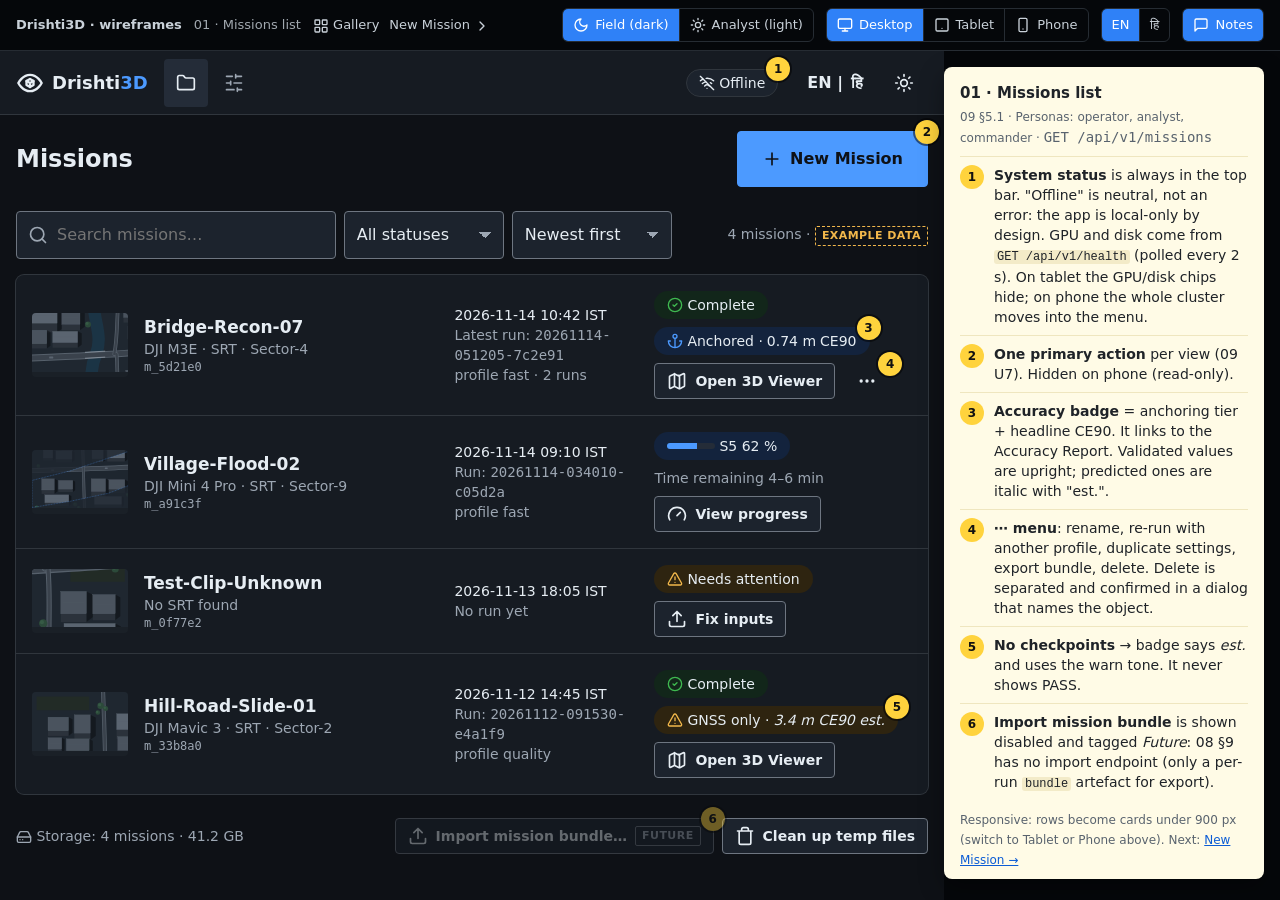
==== commit d3db2dc1: "Add clickable wireframes for Drishti3D application - Created `11-states.html` to showcase empty, err" ====
--- a/docs/wireframes/01-missions.html
+++ b/docs/wireframes/01-missions.html
@@ -73,13 +73,13 @@
               <a class="btn btn-sm" href="05-viewer-3d.html"><i data-icon="map"></i><span data-i18n="viewer.open">Open 3D Viewer</span></a>
               <button type="button" class="btn btn-ghost btn-icon btn-sm" data-menu aria-haspopup="menu" aria-expanded="false" aria-label="More actions for Bridge-Recon-07" data-anno="4"><i data-icon="more"></i></button>
               <div class="menu" role="menu">
-                <a role="menuitem" href="02-new-mission.html"><i data-icon="refresh"></i>Re-run with another profile</a>
+                <a role="menuitem" class="rw-only" href="02-new-mission.html"><i data-icon="refresh"></i>Re-run with another profile</a>
                 <a role="menuitem" href="10-compare.html"><i data-icon="columns"></i>Compare runs</a>
-                <a role="menuitem" href="#" data-toast="Settings copied. Paste them into a new mission.|ok"><i data-icon="copy"></i>Duplicate settings</a>
-                <a role="menuitem" href="08-export.html"><i data-icon="download"></i>Export bundle…</a>
-                <a role="menuitem" href="#" data-toast="Renaming is inline in the product; shown here as a toast.|info"><i data-icon="file"></i>Rename</a>
-                <div class="sep"></div>
-                <a role="menuitem" class="danger-item" href="#" data-open-dialog="dlg-delete"><i data-icon="trash"></i>Delete mission…</a>
+                <a role="menuitem" class="rw-only" href="#" data-toast="Settings copied. Paste them into a new mission.|ok"><i data-icon="copy"></i>Duplicate settings</a>
+                <a role="menuitem" class="rw-only" href="08-export.html"><i data-icon="download"></i>Export bundle…</a>
+                <a role="menuitem" class="rw-only" href="#" data-toast="Renaming is inline in the product; shown here as a toast.|info"><i data-icon="file"></i>Rename</a>
+                <div class="sep rw-only"></div>
+                <a role="menuitem" class="danger-item rw-only" href="#" data-open-dialog="dlg-delete"><i data-icon="trash"></i>Delete mission…</a>
               </div>
             </div>
           </div>
--- a/docs/wireframes/assets/wireframe.css
+++ b/docs/wireframes/assets/wireframe.css
@@ -146,7 +146,8 @@
 html[data-viewport="tablet"] .device { width: 1024px; height: 768px; border-radius: 24px; box-shadow: 0 0 0 12px #2A2F36, 0 0 0 13px #444C56, 0 30px 60px rgba(0,0,0,.5); }
 html[data-viewport="phone"] .device { width: 390px; height: 844px; border-radius: 40px; box-shadow: 0 0 0 10px #2A2F36, 0 0 0 11px #444C56, 0 30px 60px rgba(0,0,0,.5); }
 html[data-viewport="tablet"] .device .app, html[data-viewport="phone"] .device .app { height: 100%; }
-html[data-viewport="desktop"] .app { min-height: calc(100vh - 50px); }
+html[data-viewport="desktop"] .app { height: calc(100vh - 51px); min-height: 640px; }
+[hidden] { display: none !important; }
 
 /* annotations */
 .anno-panel {
@@ -169,7 +170,7 @@
 .anno-pin {
   position: absolute; z-index: 20; width: 24px; height: 24px; border-radius: 50%; background: var(--anno); color: var(--anno-text);
   font: 700 12px/24px var(--font-sans); text-align: center; box-shadow: 0 0 0 2px rgba(0,0,0,.5); cursor: pointer; border: 0; padding: 0;
-  top: -8px; right: -8px;
+  top: -12px; right: -12px;
 }
 [data-anno] { position: relative; }
 html[data-anno="off"] .anno-pin, html[data-anno="off"] .anno-panel { display: none; }
@@ -245,7 +246,7 @@
 .btn {
   display: inline-flex; align-items: center; justify-content: center; gap: var(--sp-3);
   min-height: var(--target); min-width: 96px; padding: 0 var(--sp-6); border-radius: var(--r-sm);
-  font: 600 var(--fs-body)/1.2 inherit; font-family: inherit; text-decoration: none; cursor: pointer;
+  font-family: inherit; font-size: var(--fs-body); font-weight: 600; line-height: 1.2; text-decoration: none; cursor: pointer;
   background: var(--surface-2); color: var(--text); border: 1px solid var(--border-strong);
   transition: background var(--dur-fast) var(--ease-standard);
 }
@@ -550,7 +551,7 @@
 .c-res { stroke: var(--danger); stroke-width: 2; fill: none; }
 
 /* charts */
-.chart { width: 100%; height: auto; display: block; overflow: visible; }
+.chart { width: 100%; height: auto; max-height: 240px; display: block; overflow: visible; }
 .chart .grid line { stroke: var(--chart-grid); stroke-width: 1; }
 .chart .axis line, .chart .axis path { stroke: var(--chart-axis); stroke-width: 1; }
 .chart text { font: 12px var(--font-sans); fill: var(--text-muted); font-variant-numeric: tabular-nums; }
@@ -597,7 +598,7 @@
 .compare .half.right { clip-path: inset(0 0 0 var(--split, 50%)); }
 .compare .handle { position: absolute; top: 0; bottom: 0; left: var(--split, 50%); width: 48px; margin-left: -24px; z-index: 6; display: grid; place-items: center; cursor: ew-resize; }
 .compare .handle::before { content: ""; position: absolute; top: 0; bottom: 0; left: 23px; width: 3px; background: var(--text); box-shadow: 0 0 0 1px var(--surface); }
-.compare .handle span { position: relative; width: 44px; height: 44px; border-radius: 50%; background: var(--surface); box-shadow: var(--elev-2); display: grid; place-items: center; color: var(--text); }
+.compare .handle span { position: relative; width: 44px; height: 44px; border-radius: 50%; background: var(--surface); box-shadow: var(--elev-2); display: flex; align-items: center; justify-content: center; color: var(--text); }
 .compare .clabel { position: absolute; top: var(--sp-4); z-index: 5; background: var(--surface); box-shadow: var(--elev-2); border-radius: var(--r-md); padding: var(--sp-3) var(--sp-4); font-size: var(--fs-sm); }
 .compare .clabel.l { left: var(--sp-4); } .compare .clabel.r { right: var(--sp-4); }
 .compare[data-mode="side"] .half.left { right: 50%; } .compare[data-mode="side"] .half.right { left: 50%; clip-path: none; border-left: 3px solid var(--text); }
@@ -675,7 +676,6 @@
 }
 @container dev (max-width: 767px) {
   .topbar { height: 56px; gap: var(--sp-3); padding: 0 var(--sp-5); }
-  .brand span.wm { display: none; }
   .sys, .gnav { display: none; }
   .tb-actions .lang-btn { display: none; }
   .content { padding: var(--sp-5); }
@@ -701,3 +701,5 @@
   .hint { white-space: normal; width: calc(100% - 32px); text-align: center; border-radius: var(--r-md); }
   .state-grid { grid-template-columns: minmax(0, 1fr); }
 }
+table.t th.rh { position: static; background: transparent; border-top: 1px solid var(--border); font-size: var(--fs-body); }
+table.t tr.hl th.rh { background: var(--accent-subtle); }
